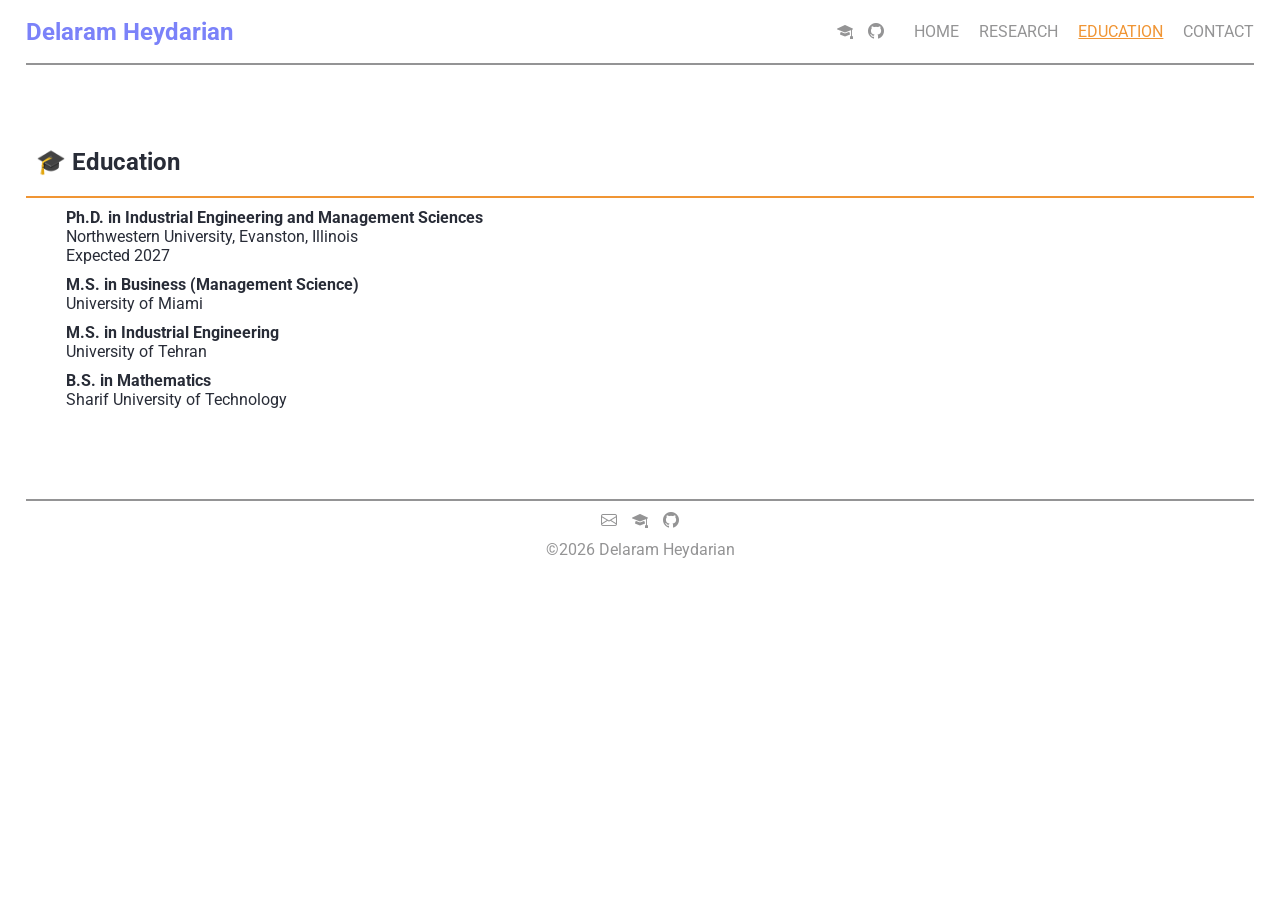
==== about.html @ 6170adff "Initial commit." ====
<!DOCTYPE html>
<html lang="en">

<head>
  <meta charset="UTF-8" />
  <meta name="viewport" content="width=device-width, initial-scale=1.0" />
  <title>About Me</title>
  <link rel="stylesheet" href="https://cdn.jsdelivr.net/npm/bootstrap-icons@1.11.3/font/bootstrap-icons.css" />
  <link rel="stylesheet" href="./styles/styles.css" />
  <link rel="stylesheet" href="./styles/about.css" />
</head>

<body>
  <!-- HEADER-->
  <header>
    <a href="./index.html">
      <h2 class="logo">Delaram Heydarian</h2>
    </a>
    <!-- NAVBAR -->
    <nav>
      <!-- LINKS LIST -->
      <ul class="nav_links">
        <li>
            <a href="https://scholar.google.com/citations?user=qwn96hAAAAAJ&hl=en" class="nav_link" target="_blank"><i
              class="bi bi-mortarboard-fill"></i></a>
        </li>
        <li>
          <a href="https://github.com/hodajahangiri" class="nav_link" target="_blank"><i class="bi bi-github"></i></a>
        </li>
      </ul>
      <input type="checkbox" id="menu_toggle" />
      <label for="menu_toggle" class="menu_icon">&#9776;</label>
      <!-- PAGES LIST -->
      <ul class="nav_pages">
        <li>
          <a href="./index.html" class="nav_page">HOME</a>
        </li>
        <li>
          <a href="./research.html" class="nav_page">RESEARCH</a>
        </li>
        <li>
          <a href="./about.html" class="nav_link active">EDUCATION</a>
        </li>
        <li><a href="./contact.html" class="nav_page">CONTACT</a></li>
      </ul>
    </nav>
    <!-- NAVBAR END -->
  </header>
  <!-- HEADER END -->
  <!-- MAIN -->
  <main>
    <div class="about_main">
      <section>
        <h1 id="title_text">🎓 Education</h1>
        <p class="item_list"><b>Ph.D. in Industrial Engineering and Management Sciences</b>
          </br>Northwestern University, Evanston, Illinois
          </br>Expected 2027
        </p>
        <p class="item_list"><b>M.S. in Business (Management Science)</b>
          </br>University of Miami
        </p>
        <p class="item_list"><b>M.S. in Industrial Engineering</b>
          </br>University of Tehran
        </p>
        <p class="item_list"><b>B.S. in Mathematics</b>
          </br>Sharif University of Technology
        </p>
      </div>
    </section>
  </main>
  <!-- MAIN END-->
  <footer>
    <ul class="footer_links">
      <li>
        <a href="./contact.html" class="footer_link"><i class="bi bi-envelope"></i></a>
      </li>
      <li>
        <a href="https://scholar.google.com/citations?user=qwn96hAAAAAJ&hl=en" class="footer_link" target="_blank"><i
          class="bi bi-mortarboard-fill"></i></a>
      </li>
      <li>
        <a href="https://github.com/hodajahangiri" class="footer_link" target="_blank"><i class="bi bi-github"></i></a>
      </li>
    </ul>
    <section class="footer_text">
      <p>&copy;2026 Delaram Heydarian</p>
    </section>
  </footer>
</body>

</html>
---- styles/styles.css ----
@import url("https://fonts.googleapis.com/css2?family=Open+Sans:ital,wght@0,300..800;1,300..800&family=Roboto:ital,wght@0,100..900;1,100..900&display=swap");

:root {
  --background: #fff;
  --primary-color: #7b82f9;
  --text-color: #282c37;
  --border-color: #f09534;
  --accent-color: #f09534;
  --deactivate-color: #949495;
  --activate-color: var(--accent-color);
  --card-background: var(--border-color);
  --card-hover-background: #ee2f2f;
}

* {
  margin: 0;
  padding: 0;
  font-family: "Roboto", sans-serif;
  font-optical-sizing: auto;
  font-variation-settings: "wdth" 100;
}
body {
  padding: 0 2vw;
  background-color: var(--background);
}
header{
  background-color: var(--background);
  z-index: 9999999;
}
main {
  padding: 7vh 0;
}

/* TEXT STYLING */
a {
  text-decoration: none;
}
#title_text {
  padding: 20px 10px;
  color: var(--text-color);
  border-bottom: 2px solid var(--border-color);
}

.line{
  width: 100%;
  border-bottom: 2px solid var(--border-color);
  margin: 30px 2px;
}

.active {
  color: var(--activate-color) !important;
  text-decoration: underline !important;
}
#bold_text {
  font-weight: bolder;
}
.primary_color {
  color: var(--primary-color);
}
/* TEXT STYLING END */

/* BUTTON STYLING */
.btn_shape {
  height: 40px;
  padding: 0 30px;
  border-radius: 7px;
  font-size: 15px;
  border: none;
  margin-top: 20px;
}

.btn_primary {
  background-color: var(--primary-color);
  color: var(--background);
}
.btn_primary:hover {
  background-color: var(--accent-color);
  color: var(--text-color);
  cursor: pointer;
}
.btn_section {
  display: flex;
  gap: 20px;
}
/* BUTTON STYLING END */

/* FOOTER STYLING */
footer {
  width: 100%;
  display: flex;
  flex-direction: column;
  flex-wrap: wrap;
  align-items: center;
  margin: 3vh 0;
  border-top: 2px solid var(--deactivate-color);
}
.footer_text {
  color: var(--deactivate-color);
  height: 100%;
}
.footer_links {
  display: flex;
  gap: 15px;
  list-style: none;
  padding: 10px;
}
.footer_link {
  text-decoration: none;
  color: var(--deactivate-color);
}
.footer_link:hover {
  color: var(--primary-color);
}
/* FOOTER STYLING END */

/* NAVBAR STYLING */
header {
  height: 7vh;
  display: flex;
  align-items: center;
  justify-content: space-between;
  border-bottom: 2px var(--deactivate-color) solid;
  position: sticky;
  top: 0;
}

nav {
  display: flex;
  align-items: center;
  justify-content: flex-end;
  height: 100%;
  gap: 10px;
}

.nav_links {
  display: flex;
  gap: 15px;
  list-style: none;
  margin: auto 0px;
  padding-right: 20px;
}
.nav_link {
  text-decoration: none;
  color: var(--deactivate-color);
}
.nav_link:hover {
  color: var(--primary-color);
}

.nav_pages {
  display: flex;
  justify-self: flex-end;
  align-self: flex-end;
  gap: 20px;
  list-style: none;
  margin: auto 0px;
}
.nav_page {
  text-decoration: none;
  color: var(--deactivate-color);
}
.nav_page:hover {
  color: var(--primary-color);
}

.logo {
  color: var(--primary-color);
}

#menu_toggle {
  display: none;
}
.menu_icon {
  font-size: 30px;
  color: var(--deactivate-color);
  display: none;
}

@media (max-width: 780px) {
  .nav_links {
    display: none;
  }
  .menu_icon {
    display: block;
  }
  .nav_pages {
    position: absolute;
    top: 7vh;
    left: 0;
    right: 0;
    width: 100%;
    flex-direction: column;
    align-items: center;
    display: none;
    background-color: var(--background);
    border-radius: 0px 0px 10px 10px;
    border: 2px solid var(--deactivate-color);
  }
  .nav_pages li {
    margin: 15px 0;
  }
  .nav_page {
    color: var(--deactivate-color);
  }
  /* when checkbox is checked, show menu */
  #menu_toggle:checked + .menu_icon + .nav_pages {
    display: flex;
  }
}
/* NAVBAR STYLING END*/
---- styles/about.css ----
.about_main {
  color: var(--text-color);
  height: 100%;
  width: 100%;
  display: flex;
  flex-direction: column;
  justify-content: space-around;
  flex-wrap: wrap;
  gap:10px;
}

.item_list{
  margin-left: 40px;
  margin-top: 10px;
}
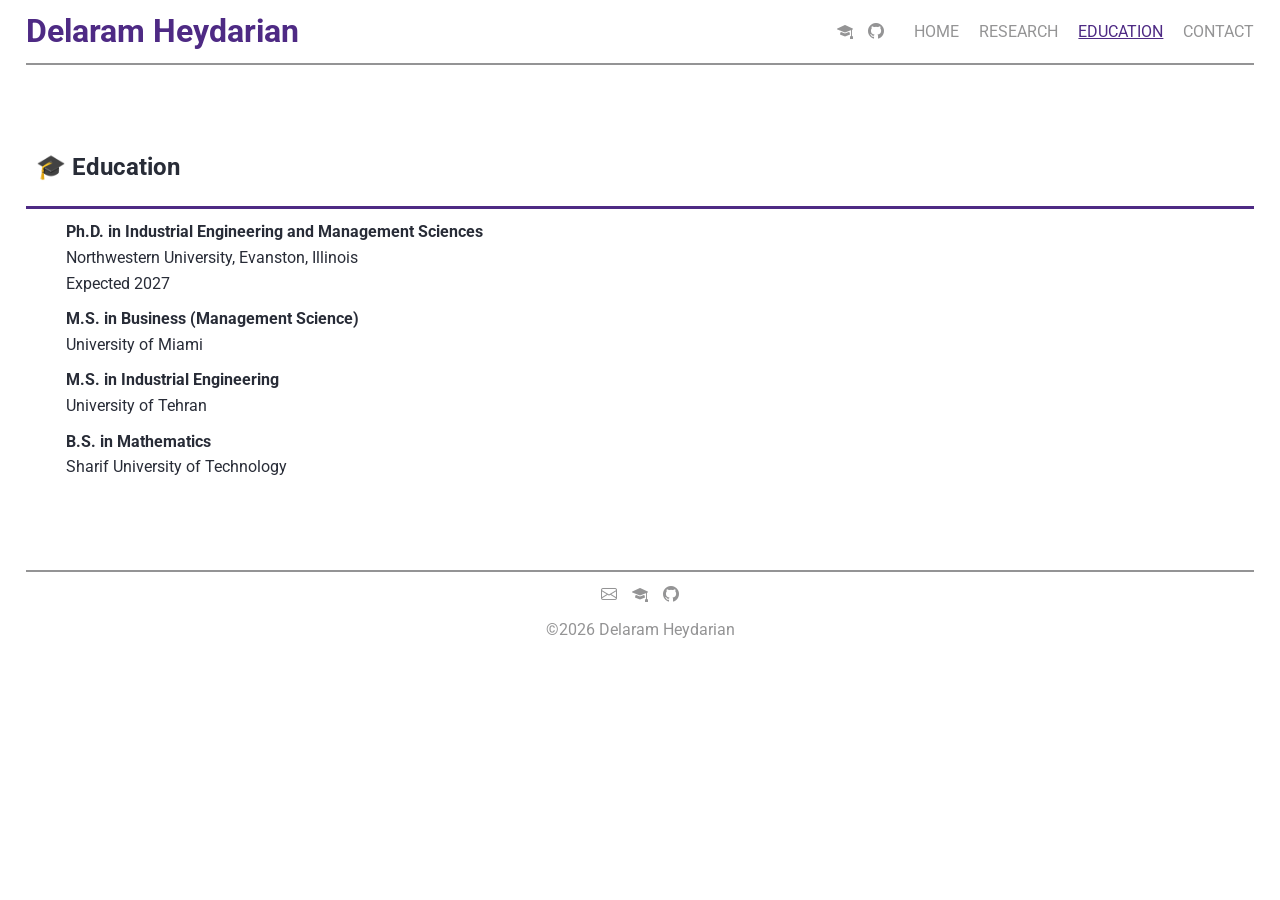
==== commit 6d193bf0: "change the size of the delaram heydarian in nav." ====
--- a/about.html
+++ b/about.html
@@ -14,7 +14,7 @@
   <!-- HEADER-->
   <header>
     <a href="./index.html">
-      <h2 class="logo">Delaram Heydarian</h2>
+      <h1 class="logo">Delaram Heydarian</h1>
     </a>
     <!-- NAVBAR -->
     <nav>
@@ -25,7 +25,7 @@
               class="bi bi-mortarboard-fill"></i></a>
         </li>
         <li>
-          <a href="https://github.com/hodajahangiri" class="nav_link" target="_blank"><i class="bi bi-github"></i></a>
+          <a href="https://github.com/DelaramHeydarian" class="nav_link" target="_blank"><i class="bi bi-github"></i></a>
         </li>
       </ul>
       <input type="checkbox" id="menu_toggle" />
@@ -79,7 +79,7 @@
           class="bi bi-mortarboard-fill"></i></a>
       </li>
       <li>
-        <a href="https://github.com/hodajahangiri" class="footer_link" target="_blank"><i class="bi bi-github"></i></a>
+        <a href="https://github.com/DelaramHeydarian" class="footer_link" target="_blank"><i class="bi bi-github"></i></a>
       </li>
     </ul>
     <section class="footer_text">
--- a/styles/styles.css
+++ b/styles/styles.css
@@ -2,14 +2,14 @@
 
 :root {
   --background: #fff;
-  --primary-color: #7b82f9;
+  --primary-color: #4E2A84;
   --text-color: #282c37;
-  --border-color: #f09534;
-  --accent-color: #f09534;
+  --border-color: #4E2A84;
+  --accent-color: #8c46f5;
   --deactivate-color: #949495;
-  --activate-color: var(--accent-color);
+  --activate-color: var(--primary-color);
   --card-background: var(--border-color);
-  --card-hover-background: #ee2f2f;
+  --card-hover-background: #8c46f5;
 }
 
 * {
@@ -18,6 +18,7 @@
   font-family: "Roboto", sans-serif;
   font-optical-sizing: auto;
   font-variation-settings: "wdth" 100;
+  line-height: 1.6;
 }
 body {
   padding: 0 2vw;
@@ -38,12 +39,12 @@
 #title_text {
   padding: 20px 10px;
   color: var(--text-color);
-  border-bottom: 2px solid var(--border-color);
+  border-bottom: 3px solid var(--border-color);
 }
 
 .line{
   width: 100%;
-  border-bottom: 2px solid var(--border-color);
+  border-bottom: 3px solid var(--border-color);
   margin: 30px 2px;
 }
 
@@ -58,6 +59,18 @@
   color: var(--primary-color);
 }
 /* TEXT STYLING END */
+
+/* Items Style */
+.contact_info_item a {
+  color: #000;
+  cursor: pointer;
+  text-decoration: underline;
+}
+
+.contact_info_item a:hover {
+  color: var(--accent-color);
+}
+/* Items Style END */
 
 /* BUTTON STYLING */
 .btn_shape {
@@ -77,6 +90,7 @@
   background-color: var(--accent-color);
   color: var(--text-color);
   cursor: pointer;
+  font-weight: 700;
 }
 .btn_section {
   display: flex;
@@ -109,7 +123,7 @@
   color: var(--deactivate-color);
 }
 .footer_link:hover {
-  color: var(--primary-color);
+  color: var(--accent-color);
 }
 /* FOOTER STYLING END */
 
@@ -144,7 +158,8 @@
   color: var(--deactivate-color);
 }
 .nav_link:hover {
-  color: var(--primary-color);
+  color: var(--accent-color);
+  font-weight: 700;
 }
 
 .nav_pages {
@@ -160,7 +175,8 @@
   color: var(--deactivate-color);
 }
 .nav_page:hover {
-  color: var(--primary-color);
+  color: var(--accent-color);
+  font-weight: 700;
 }
 
 .logo {
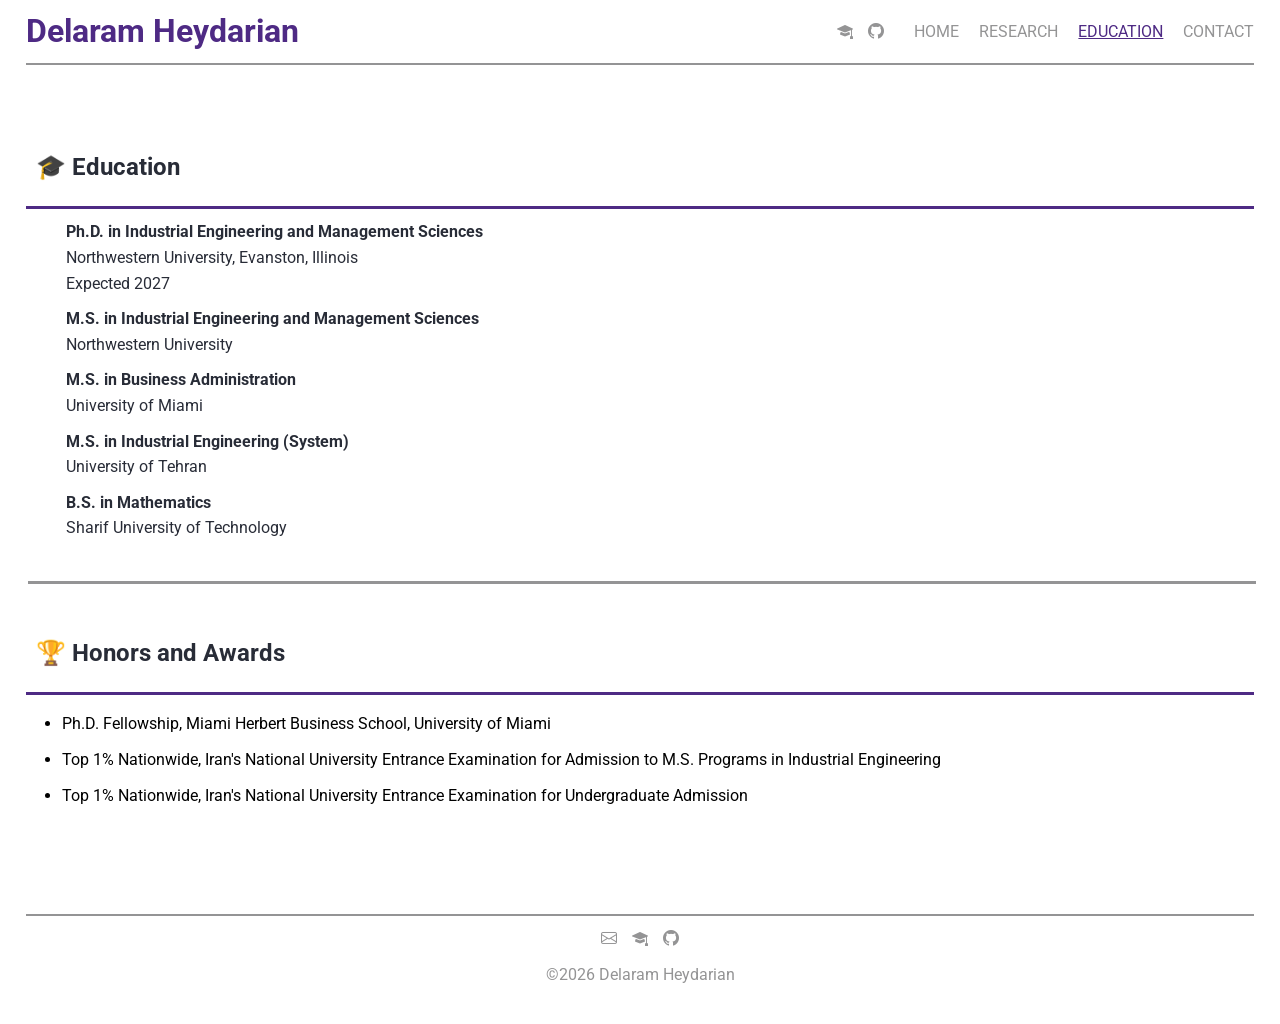
==== commit ad34845c: "change the about page according to new data." ====
--- a/about.html
+++ b/about.html
@@ -56,15 +56,28 @@
           </br>Northwestern University, Evanston, Illinois
           </br>Expected 2027
         </p>
-        <p class="item_list"><b>M.S. in Business (Management Science)</b>
+        <p class="item_list"><b>M.S. in Industrial Engineering and Management Sciences</b>
+          </br>Northwestern University
+        </p>
+        <p class="item_list"><b>M.S. in Business Administration</b>
           </br>University of Miami
         </p>
-        <p class="item_list"><b>M.S. in Industrial Engineering</b>
+        <p class="item_list"><b>M.S. in Industrial Engineering (System)</b>
           </br>University of Tehran
         </p>
         <p class="item_list"><b>B.S. in Mathematics</b>
           </br>Sharif University of Technology
         </p>
+      </div>
+    </section>
+    <div class="line"></div>
+    <section>
+        <h1 id="title_text">🏆 Honors and Awards</h1>
+        <ul class="awards_content">
+        <li> Ph.D. Fellowship, Miami Herbert Business School, University of Miami</li>
+        <li>Top 1% Nationwide, Iran's National University Entrance Examination for Admission to M.S. Programs in Industrial Engineering</li>
+        <li> Top 1% Nationwide, Iran's National University Entrance Examination for Undergraduate Admission</li>
+      </ul>
       </div>
     </section>
   </main>
--- a/styles/styles.css
+++ b/styles/styles.css
@@ -36,6 +36,10 @@
 a {
   text-decoration: none;
 }
+h2,h3,h4,p{
+  margin-bottom: 10px;
+}
+
 #title_text {
   padding: 20px 10px;
   color: var(--text-color);
@@ -44,7 +48,7 @@
 
 .line{
   width: 100%;
-  border-bottom: 3px solid var(--border-color);
+  border-bottom: 3px solid var(--deactivate-color);
   margin: 30px 2px;
 }
 
--- a/styles/about.css
+++ b/styles/about.css
@@ -6,10 +6,18 @@
   flex-direction: column;
   justify-content: space-around;
   flex-wrap: wrap;
-  gap:10px;
+  gap: 10px;
 }
 
-.item_list{
+.awards_content {
+  padding: 1em;
+  display: flex;
+  flex-direction: column;
+  gap: 10px;
+  margin-left: 20px;
+}
+
+.item_list {
   margin-left: 40px;
   margin-top: 10px;
-}
+}
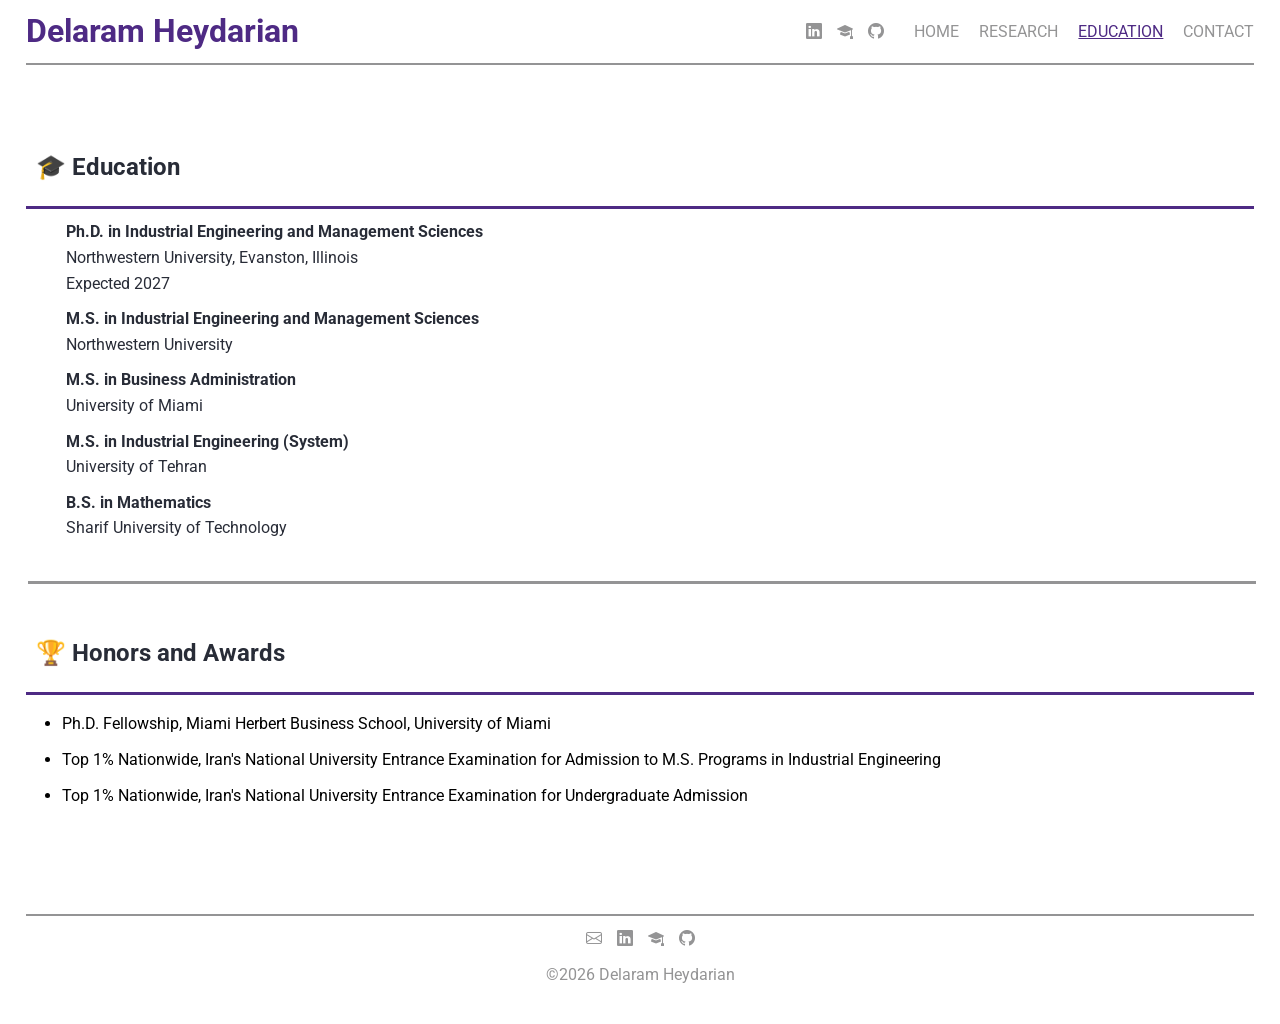
==== commit ed15d5ed: "Add linkedin link to the site." ====
--- a/about.html
+++ b/about.html
@@ -21,11 +21,16 @@
       <!-- LINKS LIST -->
       <ul class="nav_links">
         <li>
-            <a href="https://scholar.google.com/citations?user=qwn96hAAAAAJ&hl=en" class="nav_link" target="_blank"><i
+          <a href="https://www.linkedin.com/in/delaram-heydarian-133184439/" class="nav_link" target="_blank"><i
+              class="bi bi-linkedin"></i></a>
+        </li>
+        <li>
+          <a href="https://scholar.google.com/citations?user=qwn96hAAAAAJ&hl=en" class="nav_link" target="_blank"><i
               class="bi bi-mortarboard-fill"></i></a>
         </li>
         <li>
-          <a href="https://github.com/DelaramHeydarian" class="nav_link" target="_blank"><i class="bi bi-github"></i></a>
+          <a href="https://github.com/DelaramHeydarian" class="nav_link" target="_blank"><i
+              class="bi bi-github"></i></a>
         </li>
       </ul>
       <input type="checkbox" id="menu_toggle" />
@@ -68,14 +73,15 @@
         <p class="item_list"><b>B.S. in Mathematics</b>
           </br>Sharif University of Technology
         </p>
-      </div>
+    </div>
     </section>
     <div class="line"></div>
     <section>
-        <h1 id="title_text">🏆 Honors and Awards</h1>
-        <ul class="awards_content">
+      <h1 id="title_text">🏆 Honors and Awards</h1>
+      <ul class="awards_content">
         <li> Ph.D. Fellowship, Miami Herbert Business School, University of Miami</li>
-        <li>Top 1% Nationwide, Iran's National University Entrance Examination for Admission to M.S. Programs in Industrial Engineering</li>
+        <li>Top 1% Nationwide, Iran's National University Entrance Examination for Admission to M.S. Programs in
+          Industrial Engineering</li>
         <li> Top 1% Nationwide, Iran's National University Entrance Examination for Undergraduate Admission</li>
       </ul>
       </div>
@@ -88,11 +94,16 @@
         <a href="./contact.html" class="footer_link"><i class="bi bi-envelope"></i></a>
       </li>
       <li>
-        <a href="https://scholar.google.com/citations?user=qwn96hAAAAAJ&hl=en" class="footer_link" target="_blank"><i
-          class="bi bi-mortarboard-fill"></i></a>
+        <a href="https://www.linkedin.com/in/delaram-heydarian-133184439/" class="footer_link" target="_blank">
+          <i class="bi bi-linkedin"></i></a>
       </li>
       <li>
-        <a href="https://github.com/DelaramHeydarian" class="footer_link" target="_blank"><i class="bi bi-github"></i></a>
+        <a href="https://scholar.google.com/citations?user=qwn96hAAAAAJ&hl=en" class="footer_link" target="_blank"><i
+            class="bi bi-mortarboard-fill"></i></a>
+      </li>
+      <li>
+        <a href="https://github.com/DelaramHeydarian" class="footer_link" target="_blank"><i
+            class="bi bi-github"></i></a>
       </li>
     </ul>
     <section class="footer_text">
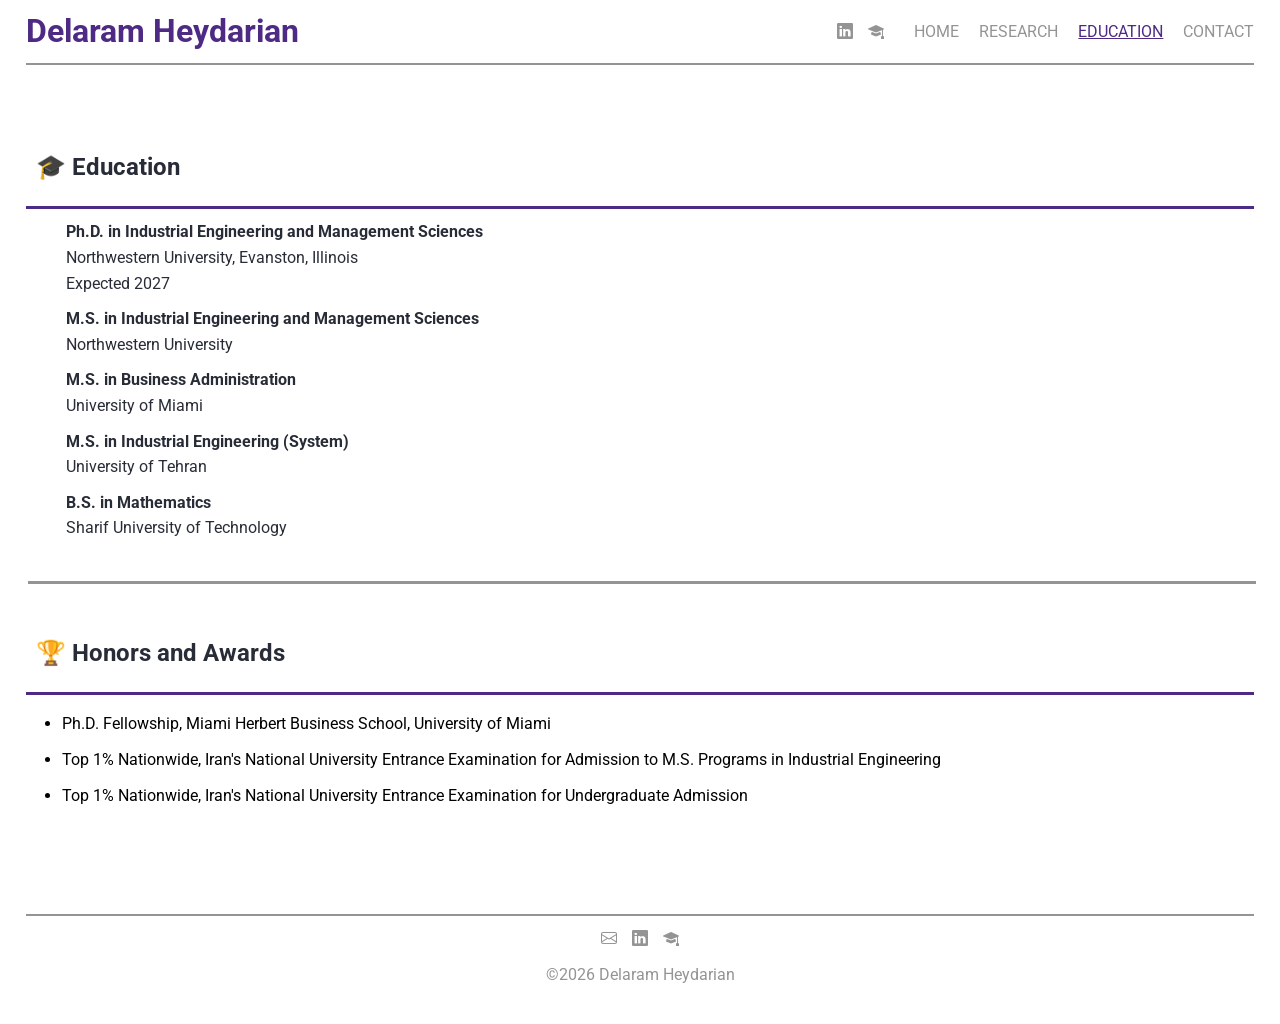
==== commit ad754d5b: "Delete github link." ====
--- a/about.html
+++ b/about.html
@@ -27,10 +27,6 @@
         <li>
           <a href="https://scholar.google.com/citations?user=qwn96hAAAAAJ&hl=en" class="nav_link" target="_blank"><i
               class="bi bi-mortarboard-fill"></i></a>
-        </li>
-        <li>
-          <a href="https://github.com/DelaramHeydarian" class="nav_link" target="_blank"><i
-              class="bi bi-github"></i></a>
         </li>
       </ul>
       <input type="checkbox" id="menu_toggle" />
@@ -101,10 +97,6 @@
         <a href="https://scholar.google.com/citations?user=qwn96hAAAAAJ&hl=en" class="footer_link" target="_blank"><i
             class="bi bi-mortarboard-fill"></i></a>
       </li>
-      <li>
-        <a href="https://github.com/DelaramHeydarian" class="footer_link" target="_blank"><i
-            class="bi bi-github"></i></a>
-      </li>
     </ul>
     <section class="footer_text">
       <p>&copy;2026 Delaram Heydarian</p>
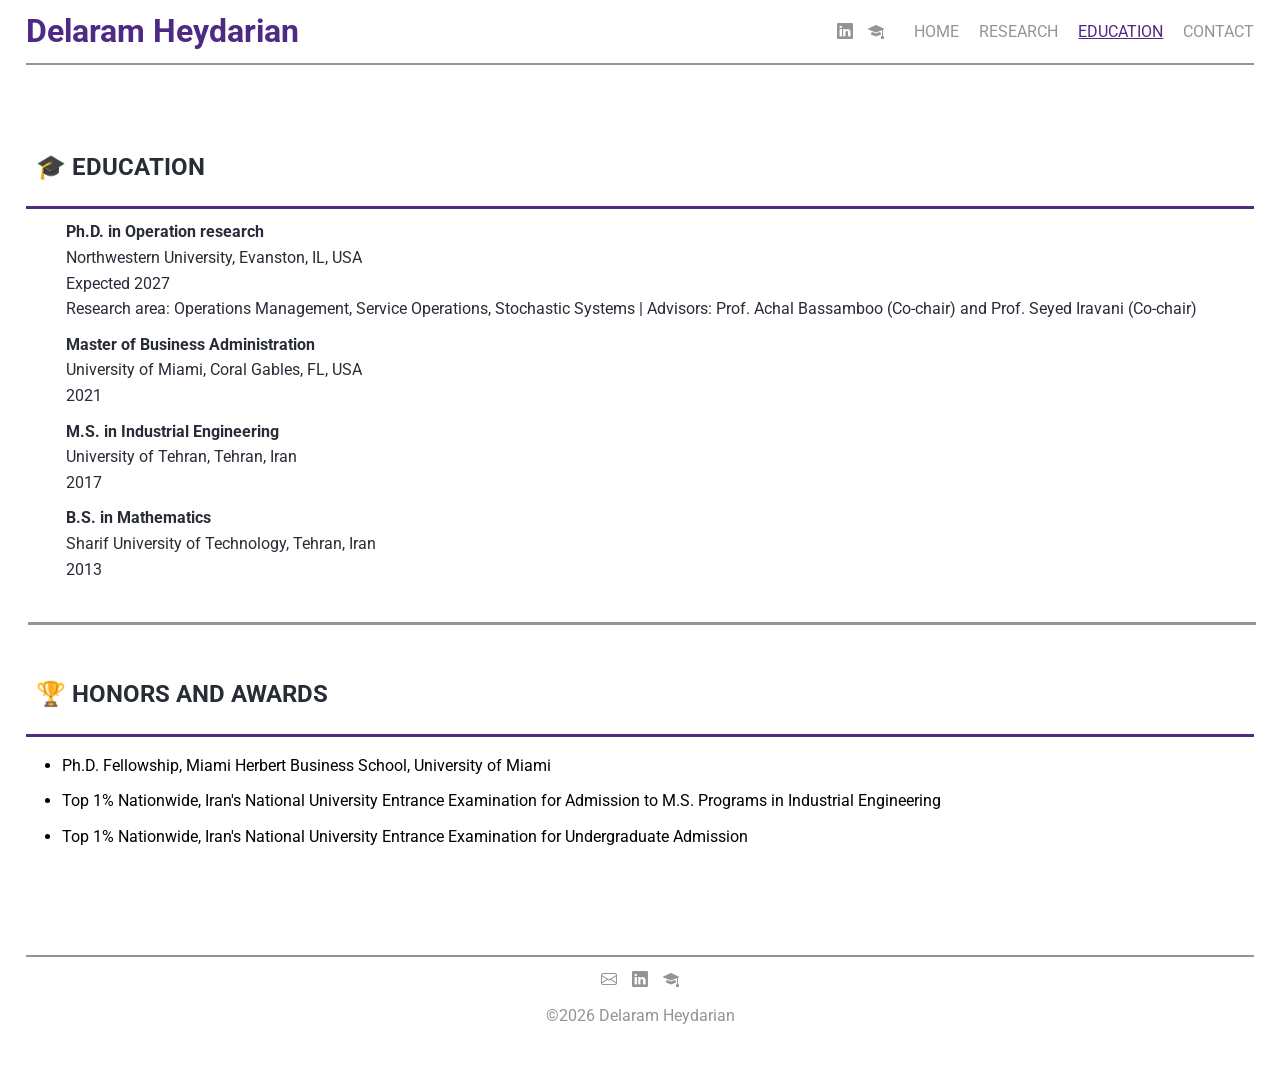
==== commit 5399e93d: "change Education Page according to CV." ====
--- a/about.html
+++ b/about.html
@@ -4,10 +4,13 @@
 <head>
   <meta charset="UTF-8" />
   <meta name="viewport" content="width=device-width, initial-scale=1.0" />
-  <title>About Me</title>
+  <title>Delaram Heydarian | Operations Research | Northwestern University</title>
   <link rel="stylesheet" href="https://cdn.jsdelivr.net/npm/bootstrap-icons@1.11.3/font/bootstrap-icons.css" />
   <link rel="stylesheet" href="./styles/styles.css" />
   <link rel="stylesheet" href="./styles/about.css" />
+  <meta name="author" content="Delaram Heydarian" />
+  <meta name="description"
+    content="Learn about Delaram Heydarian, a Ph.D. candidate in Operations Research at Northwestern University." />
 </head>
 
 <body>
@@ -52,28 +55,30 @@
   <main>
     <div class="about_main">
       <section>
-        <h1 id="title_text">🎓 Education</h1>
-        <p class="item_list"><b>Ph.D. in Industrial Engineering and Management Sciences</b>
-          </br>Northwestern University, Evanston, Illinois
+        <h1 id="title_text">🎓 EDUCATION</h1>
+        <p class="item_list"><b>Ph.D. in Operation research</b>
+          </br>Northwestern University, Evanston, IL, USA
           </br>Expected 2027
+          </br>Research area: Operations Management, Service Operations, Stochastic Systems | Advisors:
+          Prof. Achal Bassamboo (Co-chair) and Prof. Seyed Iravani (Co-chair)
         </p>
-        <p class="item_list"><b>M.S. in Industrial Engineering and Management Sciences</b>
-          </br>Northwestern University
+        <p class="item_list"><b>Master of Business Administration</b>
+          </br>University of Miami, Coral Gables, FL, USA
+          </br>2021
         </p>
-        <p class="item_list"><b>M.S. in Business Administration</b>
-          </br>University of Miami
-        </p>
-        <p class="item_list"><b>M.S. in Industrial Engineering (System)</b>
-          </br>University of Tehran
+        <p class="item_list"><b>M.S. in Industrial Engineering</b>
+          </br>University of Tehran, Tehran, Iran
+          </br>2017
         </p>
         <p class="item_list"><b>B.S. in Mathematics</b>
-          </br>Sharif University of Technology
+          </br>Sharif University of Technology, Tehran, Iran
+          </br>2013
         </p>
     </div>
     </section>
     <div class="line"></div>
     <section>
-      <h1 id="title_text">🏆 Honors and Awards</h1>
+      <h1 id="title_text">🏆 HONORS AND AWARDS</h1>
       <ul class="awards_content">
         <li> Ph.D. Fellowship, Miami Herbert Business School, University of Miami</li>
         <li>Top 1% Nationwide, Iran's National University Entrance Examination for Admission to M.S. Programs in
